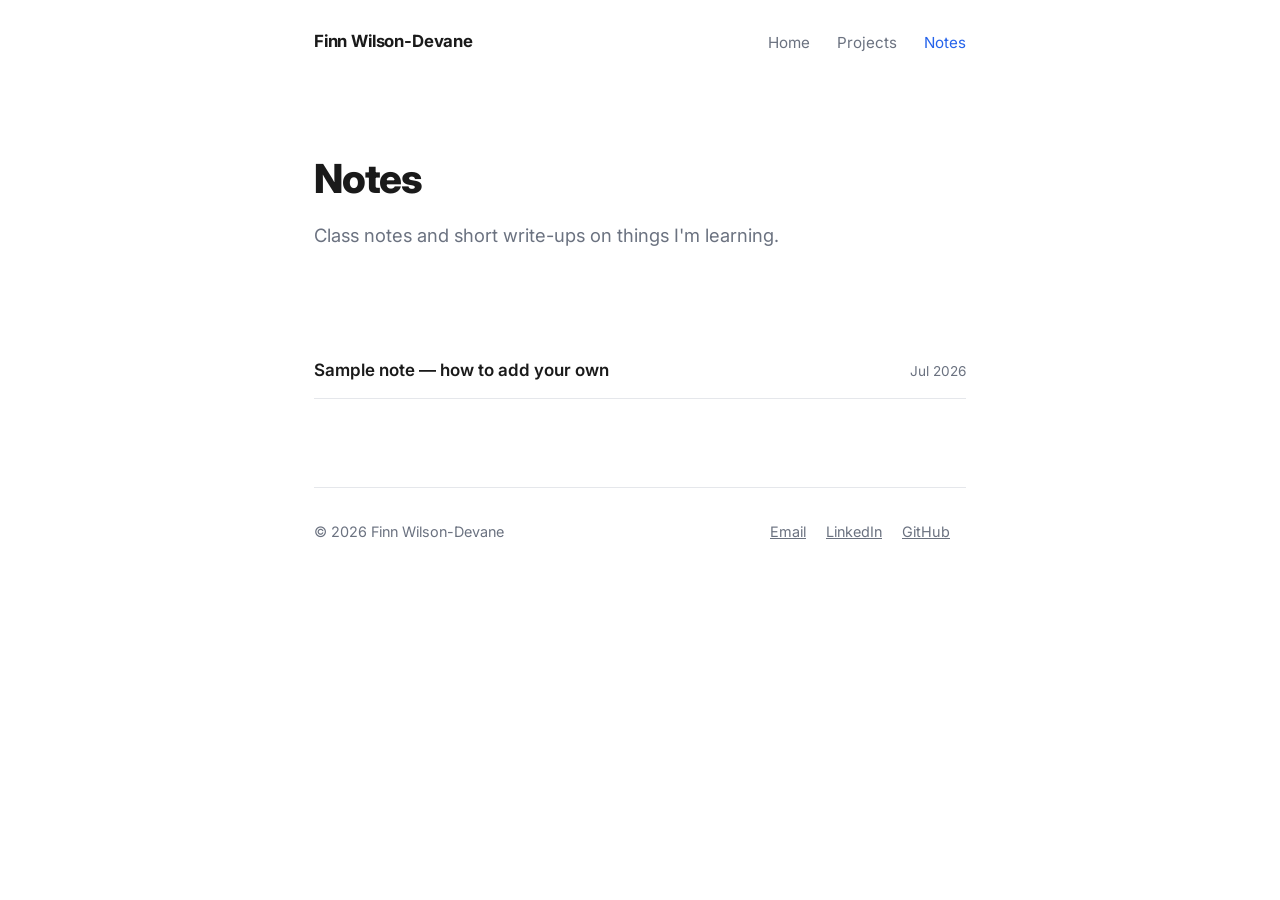
==== notes.html @ 58488502 "Initial personal site" ====
<!DOCTYPE html>
<html lang="en">
<head>
  <meta charset="UTF-8">
  <meta name="viewport" content="width=device-width, initial-scale=1.0">
  <title>Notes — Finn Wilson-Devane</title>
  <meta name="description" content="Class notes and write-ups by Finn Wilson-Devane.">
  <link rel="preconnect" href="https://fonts.googleapis.com">
  <link rel="preconnect" href="https://fonts.gstatic.com" crossorigin>
  <link href="https://fonts.googleapis.com/css2?family=Inter:wght@400;500;600;700;800&display=swap" rel="stylesheet">
  <link rel="stylesheet" href="css/style.css">
</head>
<body>
  <div class="container">

    <nav>
      <a class="brand" href="index.html">Finn Wilson-Devane</a>
      <div class="links">
        <a href="index.html">Home</a>
        <a href="projects.html">Projects</a>
        <a href="notes.html" class="active">Notes</a>
      </div>
    </nav>

    <section class="hero" style="padding-bottom: 24px;">
      <h1>Notes</h1>
      <p class="lede">
        Class notes and short write-ups on things I'm learning.
      </p>
    </section>

    <!-- ================= NOTE LIST =================
         EDIT ME: to publish a new note:
         1. Copy notes/sample-note.html to notes/your-note-title.html
         2. Edit its title, date, and content
         3. Add one <li> line below (newest at the top)
         4. Optionally add the same line to the "Recent notes" list on index.html -->
    <section>
      <ul class="note-list">
        <li>
          <a href="notes/sample-note.html">Sample note — how to add your own</a>
          <span class="date">Jul 2026</span>
        </li>
      </ul>
    </section>

    <footer>
      <div>© 2026 Finn Wilson-Devane</div>
      <div>
        <a href="mailto:finnwilsondevane@gmail.com">Email</a>
        <a href="https://www.linkedin.com/">LinkedIn</a>
        <a href="https://github.com/">GitHub</a>
      </div>
    </footer>

  </div>
</body>
</html>
---- css/style.css ----
/* ============================================================
   Finn Wilson-Devane — personal site stylesheet
   Clean & minimal. Edit the variables below to re-theme.
   ============================================================ */

:root {
  --bg: #ffffff;
  --text: #1a1a1a;
  --text-muted: #6b7280;
  --accent: #2563eb;
  --accent-soft: #eff4ff;
  --border: #e5e7eb;
  --card-bg: #fafafa;
  --max-width: 700px;
}

@media (prefers-color-scheme: dark) {
  :root {
    --bg: #111214;
    --text: #ececec;
    --text-muted: #9ca3af;
    --accent: #7aa2ff;
    --accent-soft: #1b2333;
    --border: #2a2c31;
    --card-bg: #191b1e;
  }
}

* { box-sizing: border-box; margin: 0; padding: 0; }

html { scroll-behavior: smooth; }

body {
  font-family: "Inter", -apple-system, BlinkMacSystemFont, "Segoe UI", Helvetica, Arial, sans-serif;
  background: var(--bg);
  color: var(--text);
  line-height: 1.65;
  font-size: 17px;
  -webkit-font-smoothing: antialiased;
}

.container {
  max-width: var(--max-width);
  margin: 0 auto;
  padding: 0 24px;
}

/* ---------- Navigation ---------- */
nav {
  padding: 28px 0;
  display: flex;
  align-items: center;
  justify-content: space-between;
}

nav .brand {
  font-weight: 700;
  text-decoration: none;
  color: var(--text);
  font-size: 1.05rem;
  letter-spacing: -0.01em;
}

nav .links a {
  text-decoration: none;
  color: var(--text-muted);
  margin-left: 22px;
  font-size: 0.95rem;
  transition: color 0.15s ease;
}

nav .links a:hover,
nav .links a.active {
  color: var(--accent);
}

/* ---------- Hero ---------- */
.hero {
  padding: 72px 0 56px;
}

.hero h1 {
  font-size: 2.5rem;
  font-weight: 800;
  letter-spacing: -0.03em;
  line-height: 1.15;
  margin-bottom: 18px;
}

.hero h1 .wave { display: inline-block; }

.hero p.lede {
  font-size: 1.15rem;
  color: var(--text-muted);
  max-width: 56ch;
  margin-bottom: 28px;
}

.hero .cta-row a {
  display: inline-block;
  margin-right: 12px;
  margin-bottom: 10px;
}

/* ---------- Buttons & links ---------- */
.btn {
  padding: 10px 20px;
  border-radius: 8px;
  text-decoration: none;
  font-weight: 600;
  font-size: 0.95rem;
  transition: opacity 0.15s ease;
}

.btn-primary {
  background: var(--accent);
  color: #fff;
}

.btn-secondary {
  border: 1px solid var(--border);
  color: var(--text);
}

.btn:hover { opacity: 0.85; }

a { color: var(--accent); }

/* ---------- Sections ---------- */
section { padding: 40px 0; }

h2.section-title {
  font-size: 1.35rem;
  font-weight: 700;
  letter-spacing: -0.02em;
  margin-bottom: 24px;
}

h2.section-title .see-all {
  font-size: 0.9rem;
  font-weight: 500;
  float: right;
  margin-top: 5px;
}

/* ---------- Cards (projects & notes) ---------- */
.card-grid {
  display: grid;
  grid-template-columns: 1fr 1fr;
  gap: 18px;
}

.card {
  border: 1px solid var(--border);
  background: var(--card-bg);
  border-radius: 12px;
  padding: 22px;
  transition: border-color 0.15s ease, transform 0.15s ease;
}

.card:hover {
  border-color: var(--accent);
  transform: translateY(-2px);
}

.card h3 {
  font-size: 1.05rem;
  font-weight: 700;
  margin-bottom: 8px;
  letter-spacing: -0.01em;
}

.card h3 a {
  color: var(--text);
  text-decoration: none;
}

.card h3 a:hover { color: var(--accent); }

.card p {
  font-size: 0.92rem;
  color: var(--text-muted);
  margin-bottom: 12px;
}

.tags span {
  display: inline-block;
  background: var(--accent-soft);
  color: var(--accent);
  font-size: 0.75rem;
  font-weight: 600;
  padding: 3px 10px;
  border-radius: 99px;
  margin-right: 6px;
  margin-top: 4px;
}

/* ---------- Note list ---------- */
.note-list { list-style: none; }

.note-list li {
  display: flex;
  align-items: baseline;
  justify-content: space-between;
  gap: 16px;
  padding: 14px 0;
  border-bottom: 1px solid var(--border);
}

.note-list li a {
  text-decoration: none;
  color: var(--text);
  font-weight: 600;
}

.note-list li a:hover { color: var(--accent); }

.note-list li .date {
  color: var(--text-muted);
  font-size: 0.85rem;
  white-space: nowrap;
}

/* ---------- Article (note pages) ---------- */
article.note {
  padding: 48px 0;
}

article.note h1 {
  font-size: 1.9rem;
  font-weight: 800;
  letter-spacing: -0.02em;
  margin-bottom: 8px;
}

article.note .meta {
  color: var(--text-muted);
  font-size: 0.9rem;
  margin-bottom: 32px;
}

article.note h2 {
  font-size: 1.25rem;
  margin: 32px 0 12px;
  letter-spacing: -0.01em;
}

article.note p { margin-bottom: 16px; }

article.note ul, article.note ol {
  margin: 0 0 16px 24px;
}

article.note code {
  font-family: "SF Mono", ui-monospace, Menlo, monospace;
  font-size: 0.85em;
  background: var(--accent-soft);
  padding: 2px 6px;
  border-radius: 5px;
}

article.note pre {
  background: var(--card-bg);
  border: 1px solid var(--border);
  border-radius: 10px;
  padding: 16px;
  overflow-x: auto;
  margin-bottom: 16px;
}

article.note pre code {
  background: none;
  padding: 0;
}

article.note blockquote {
  border-left: 3px solid var(--accent);
  padding-left: 16px;
  color: var(--text-muted);
  margin-bottom: 16px;
}

/* ---------- About ---------- */
.about-block p { margin-bottom: 14px; }

/* ---------- Footer ---------- */
footer {
  border-top: 1px solid var(--border);
  margin-top: 48px;
  padding: 32px 0 48px;
  color: var(--text-muted);
  font-size: 0.9rem;
  display: flex;
  justify-content: space-between;
  flex-wrap: wrap;
  gap: 12px;
}

footer a {
  color: var(--text-muted);
  margin-right: 16px;
}

footer a:hover { color: var(--accent); }

/* ---------- Mobile ---------- */
@media (max-width: 600px) {
  .hero { padding: 48px 0 36px; }
  .hero h1 { font-size: 1.9rem; }
  .card-grid { grid-template-columns: 1fr; }
  nav .links a { margin-left: 14px; }
}
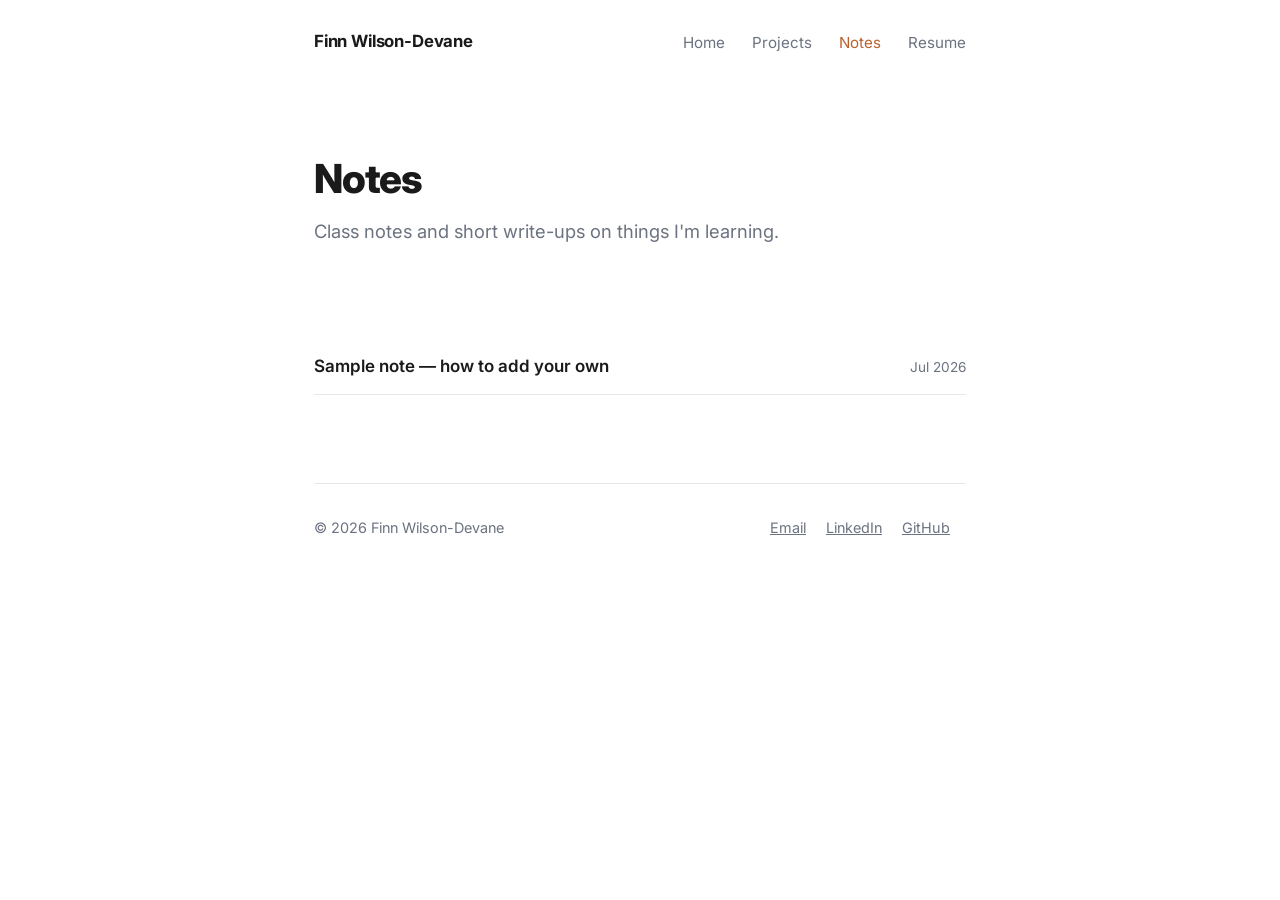
==== commit 9d5b3677: "Add placeholder resume and real LinkedIn/GitHub links - Resume link in nav on every page, pointing t" ====
--- a/notes.html
+++ b/notes.html
@@ -19,6 +19,7 @@
         <a href="index.html">Home</a>
         <a href="projects.html">Projects</a>
         <a href="notes.html" class="active">Notes</a>
+        <a href="assets/resume.pdf" target="_blank" rel="noopener">Resume</a>
       </div>
     </nav>
 
@@ -48,8 +49,8 @@
       <div>© 2026 Finn Wilson-Devane</div>
       <div>
         <a href="mailto:finnwilsondevane@gmail.com">Email</a>
-        <a href="https://www.linkedin.com/">LinkedIn</a>
-        <a href="https://github.com/">GitHub</a>
+        <a href="https://www.linkedin.com/in/finnwilsondevane">LinkedIn</a>
+        <a href="https://github.com/finnwilsondevane">GitHub</a>
       </div>
     </footer>
 
--- a/css/style.css
+++ b/css/style.css
@@ -7,11 +7,12 @@
   --bg: #ffffff;
   --text: #1a1a1a;
   --text-muted: #6b7280;
-  --accent: #2563eb;
-  --accent-soft: #eff4ff;
+  --accent: #b8622f;
+  --accent-soft: #fbece0;
   --border: #e5e7eb;
   --card-bg: #fafafa;
   --max-width: 700px;
+  --font-serif: "Fraunces", Georgia, "Times New Roman", serif;
 }
 
 @media (prefers-color-scheme: dark) {
@@ -19,8 +20,8 @@
     --bg: #111214;
     --text: #ececec;
     --text-muted: #9ca3af;
-    --accent: #7aa2ff;
-    --accent-soft: #1b2333;
+    --accent: #e8a06b;
+    --accent-soft: #2b2015;
     --border: #2a2c31;
     --card-bg: #191b1e;
   }
@@ -74,7 +75,7 @@
   color: var(--accent);
 }
 
-/* ---------- Hero ---------- */
+/* ---------- Hero (plain text header, used on Projects/Notes pages) ---------- */
 .hero {
   padding: 72px 0 56px;
 }
@@ -84,7 +85,7 @@
   font-weight: 800;
   letter-spacing: -0.03em;
   line-height: 1.15;
-  margin-bottom: 18px;
+  margin-bottom: 14px;
 }
 
 .hero h1 .wave { display: inline-block; }
@@ -100,6 +101,171 @@
   display: inline-block;
   margin-right: 12px;
   margin-bottom: 10px;
+}
+
+/* ---------- Scenic hero (homepage only) ---------- */
+.hero-scenic {
+  position: relative;
+  width: 100%;
+  min-height: 560px;
+  display: flex;
+  flex-direction: column;
+  justify-content: flex-end;
+  color: #fdf6ee;
+}
+
+.hero-bg-wrap {
+  position: absolute;
+  inset: 0;
+  overflow: hidden;
+}
+
+.hero-bg {
+  position: absolute;
+  inset: 0;
+  width: 100%;
+  height: 100%;
+  display: block;
+}
+
+.hero-overlay {
+  position: absolute;
+  inset: 0;
+  background: linear-gradient(180deg, rgba(10, 14, 20, 0.1) 0%, rgba(10, 14, 20, 0.05) 45%, rgba(10, 14, 20, 0.85) 100%);
+}
+
+/* Bridges the hero's dark tones into the page background so it fades
+   instead of cutting straight to black/white. */
+.hero-fade {
+  width: 100%;
+  height: 160px;
+  background: linear-gradient(180deg, #1b2330 0%, var(--bg) 100%);
+}
+
+.hero-content {
+  position: relative;
+  z-index: 2;
+  padding-top: 90px;
+  padding-bottom: 88px;
+}
+
+.hero-badge {
+  display: inline-flex;
+  align-items: center;
+  gap: 8px;
+  background: rgba(10, 14, 20, 0.4);
+  border: 1px solid rgba(255, 255, 255, 0.25);
+  backdrop-filter: blur(6px);
+  padding: 6px 14px;
+  border-radius: 99px;
+  font-size: 0.82rem;
+  font-weight: 500;
+  margin-bottom: 22px;
+}
+
+.hero-badge .dot {
+  width: 6px;
+  height: 6px;
+  border-radius: 50%;
+  background: #7fd8a4;
+  flex-shrink: 0;
+}
+
+.hero-serif-title {
+  font-family: var(--font-serif);
+  font-size: 3.2rem;
+  font-weight: 600;
+  letter-spacing: -0.02em;
+  line-height: 1.1;
+  margin-bottom: 18px;
+}
+
+.hero-subtitle {
+  font-size: 1.1rem;
+  max-width: 46ch;
+  color: rgba(253, 246, 238, 0.85);
+  margin-bottom: 30px;
+}
+
+.hero-cta a {
+  display: inline-block;
+  margin-right: 12px;
+  margin-bottom: 10px;
+  border-radius: 99px;
+}
+
+.hero-cta .btn-primary {
+  background: #fdf6ee;
+  color: #201a12;
+}
+
+.hero-cta .btn-secondary {
+  border-color: rgba(255, 255, 255, 0.4);
+  color: #fdf6ee;
+}
+
+.hero-avatar-card {
+  position: absolute;
+  left: 50%;
+  bottom: 0;
+  transform: translate(-50%, 50%);
+  z-index: 3;
+  display: flex;
+  align-items: center;
+  gap: 14px;
+  background: var(--card-bg);
+  border: 1px solid var(--border);
+  border-radius: 16px;
+  padding: 12px 20px 12px 12px;
+  box-shadow: 0 12px 30px rgba(0, 0, 0, 0.18);
+  white-space: nowrap;
+}
+
+.hero-avatar-card .avatar-placeholder,
+.hero-avatar-card .avatar-img {
+  width: 48px;
+  height: 48px;
+  font-size: 1.1rem;
+  border-width: 2px;
+}
+
+.hero-avatar-card strong {
+  display: block;
+  font-size: 0.92rem;
+  color: var(--text);
+}
+
+.hero-avatar-card span {
+  display: block;
+  font-size: 0.8rem;
+  color: var(--text-muted);
+}
+
+.post-hero { padding-top: 64px; }
+
+/* ---------- Avatar ---------- */
+.avatar-placeholder,
+.avatar-img {
+  width: 160px;
+  height: 160px;
+  border-radius: 50%;
+  border: 4px solid var(--card-bg);
+}
+
+.avatar-placeholder {
+  display: flex;
+  align-items: center;
+  justify-content: center;
+  background: linear-gradient(135deg, var(--accent), #e8a06b);
+  color: #fff;
+  font-size: 2.4rem;
+  font-weight: 800;
+  letter-spacing: -0.02em;
+}
+
+.avatar-img {
+  object-fit: cover;
+  display: block;
 }
 
 /* ---------- Buttons & links ---------- */
@@ -309,4 +475,15 @@
   .hero h1 { font-size: 1.9rem; }
   .card-grid { grid-template-columns: 1fr; }
   nav .links a { margin-left: 14px; }
-}
+
+  .hero-scenic { min-height: 460px; }
+  .hero-content { padding-top: 56px; padding-bottom: 68px; }
+  .hero-serif-title { font-size: 2.2rem; }
+  .hero-subtitle { font-size: 1rem; }
+  .hero-avatar-card { padding: 10px 16px 10px 10px; gap: 10px; }
+  .hero-avatar-card .avatar-placeholder,
+  .hero-avatar-card .avatar-img { width: 40px; height: 40px; font-size: 0.95rem; }
+  .hero-avatar-card strong { font-size: 0.85rem; }
+  .hero-avatar-card span { font-size: 0.72rem; }
+  .post-hero { padding-top: 56px; }
+}
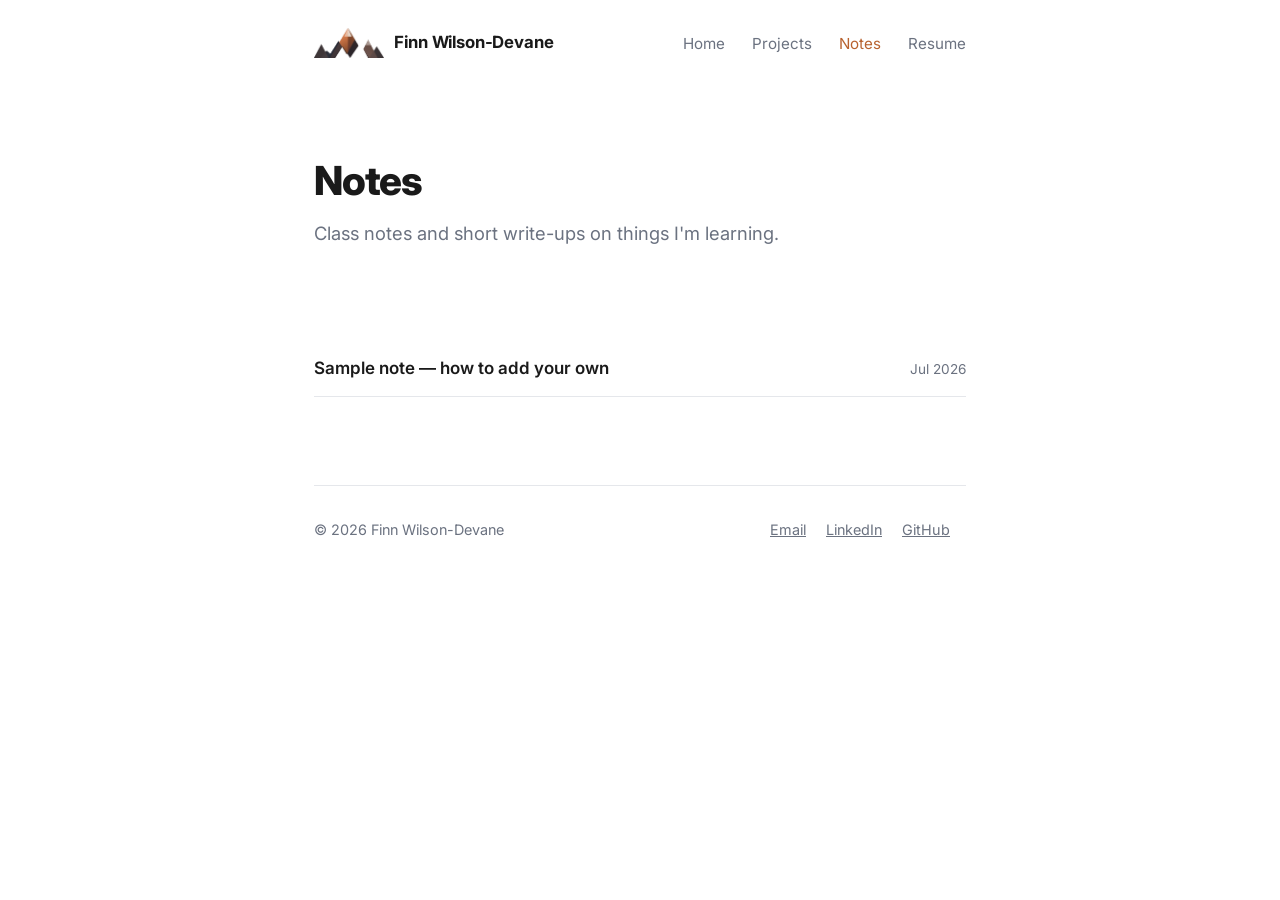
==== commit a2eb1b3a: "Add logo mark to nav, drop hero badge - Cropped/keyed transparent PNG of the mountain logo, placed l" ====
--- a/notes.html
+++ b/notes.html
@@ -5,6 +5,20 @@
   <meta name="viewport" content="width=device-width, initial-scale=1.0">
   <title>Notes — Finn Wilson-Devane</title>
   <meta name="description" content="Class notes and write-ups by Finn Wilson-Devane.">
+
+  <!-- Open Graph / Twitter Card — controls the preview card when this link is shared -->
+  <meta property="og:type" content="website">
+  <meta property="og:url" content="https://finnwilsondevane.github.io/notes.html">
+  <meta property="og:title" content="Notes — Finn Wilson-Devane">
+  <meta property="og:description" content="Class notes and write-ups by Finn Wilson-Devane.">
+  <meta property="og:image" content="https://finnwilsondevane.github.io/assets/og-image.png">
+  <meta property="og:image:width" content="1200">
+  <meta property="og:image:height" content="630">
+  <meta name="twitter:card" content="summary_large_image">
+  <meta name="twitter:title" content="Notes — Finn Wilson-Devane">
+  <meta name="twitter:description" content="Class notes and write-ups by Finn Wilson-Devane.">
+  <meta name="twitter:image" content="https://finnwilsondevane.github.io/assets/og-image.png">
+
   <link rel="preconnect" href="https://fonts.googleapis.com">
   <link rel="preconnect" href="https://fonts.gstatic.com" crossorigin>
   <link href="https://fonts.googleapis.com/css2?family=Inter:wght@400;500;600;700;800&display=swap" rel="stylesheet">
@@ -14,7 +28,7 @@
   <div class="container">
 
     <nav>
-      <a class="brand" href="index.html">Finn Wilson-Devane</a>
+      <a class="brand" href="index.html"><img src="assets/logo.png" alt="">Finn Wilson-Devane</a>
       <div class="links">
         <a href="index.html">Home</a>
         <a href="projects.html">Projects</a>
--- a/css/style.css
+++ b/css/style.css
@@ -55,11 +55,20 @@
 }
 
 nav .brand {
+  display: flex;
+  align-items: center;
+  gap: 10px;
   font-weight: 700;
   text-decoration: none;
   color: var(--text);
   font-size: 1.05rem;
   letter-spacing: -0.01em;
+}
+
+nav .brand img {
+  height: 30px;
+  width: auto;
+  display: block;
 }
 
 nav .links a {
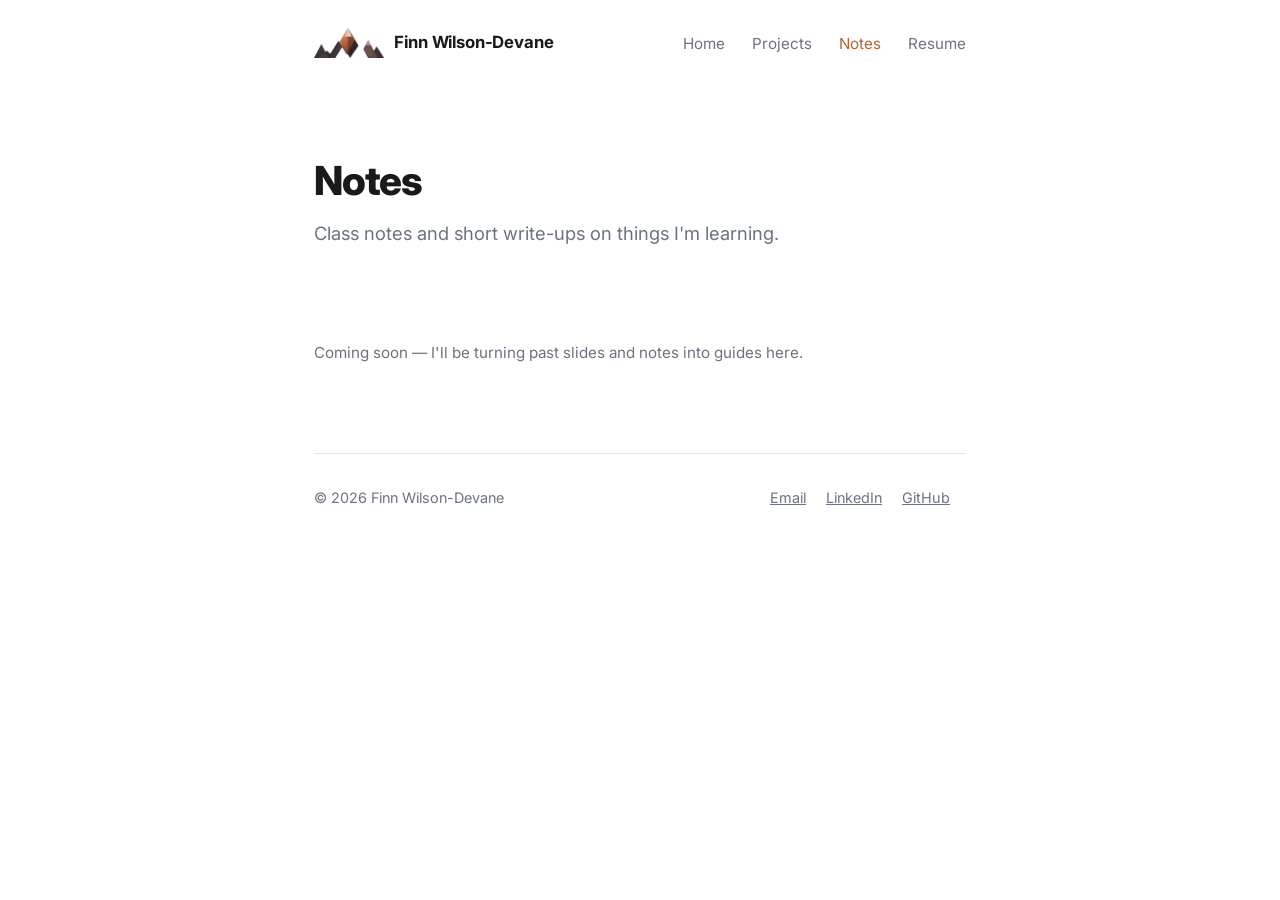
==== commit 69c5b629: "Remove sample note from view, add 'more coming soon' to hero - Recent notes / full Notes page now sh" ====
--- a/notes.html
+++ b/notes.html
@@ -5,6 +5,12 @@
   <meta name="viewport" content="width=device-width, initial-scale=1.0">
   <title>Notes — Finn Wilson-Devane</title>
   <meta name="description" content="Class notes and write-ups by Finn Wilson-Devane.">
+
+  <link rel="icon" href="assets/favicon.ico" sizes="any">
+  <link rel="icon" type="image/png" sizes="32x32" href="assets/favicon-32x32.png">
+  <link rel="icon" type="image/png" sizes="16x16" href="assets/favicon-16x16.png">
+  <link rel="icon" type="image/png" sizes="192x192" href="assets/favicon-192x192.png">
+  <link rel="apple-touch-icon" href="assets/apple-touch-icon.png">
 
   <!-- Open Graph / Twitter Card — controls the preview card when this link is shared -->
   <meta property="og:type" content="website">
@@ -48,15 +54,17 @@
          EDIT ME: to publish a new note:
          1. Copy notes/sample-note.html to notes/your-note-title.html
          2. Edit its title, date, and content
-         3. Add one <li> line below (newest at the top)
-         4. Optionally add the same line to the "Recent notes" list on index.html -->
+         3. Replace the <p class="empty-state"> below with a <ul class="note-list">
+            and one <li> per note (newest at the top):
+              <ul class="note-list">
+                <li>
+                  <a href="notes/your-note-title.html">Note title</a>
+                  <span class="date">Month Year</span>
+                </li>
+              </ul>
+         4. Optionally add the same <li> to the "Recent notes" list on index.html -->
     <section>
-      <ul class="note-list">
-        <li>
-          <a href="notes/sample-note.html">Sample note — how to add your own</a>
-          <span class="date">Jul 2026</span>
-        </li>
-      </ul>
+      <p class="empty-state">Coming soon — I'll be turning past slides and notes into guides here.</p>
     </section>
 
     <footer>
--- a/css/style.css
+++ b/css/style.css
@@ -390,6 +390,11 @@
 
 .note-list li a:hover { color: var(--accent); }
 
+.empty-state {
+  color: var(--text-muted);
+  font-size: 0.95rem;
+}
+
 .note-list li .date {
   color: var(--text-muted);
   font-size: 0.85rem;
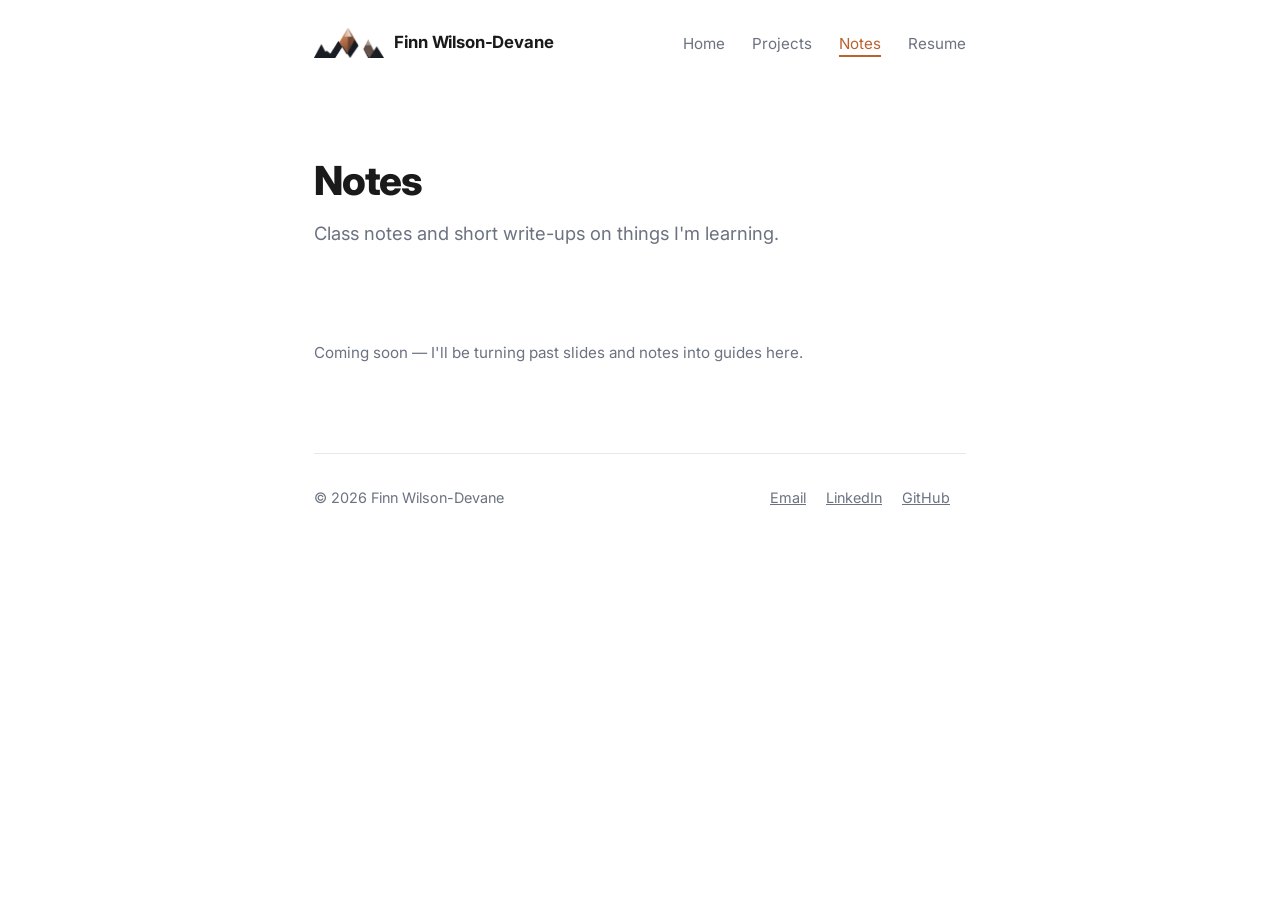
==== commit f3acbb36: "Add subtle site-wide animations - Scroll-reveal: sections/cards fade+rise into place on first view  " ====
--- a/notes.html
+++ b/notes.html
@@ -63,7 +63,7 @@
                 </li>
               </ul>
          4. Optionally add the same <li> to the "Recent notes" list on index.html -->
-    <section>
+    <section class="reveal">
       <p class="empty-state">Coming soon — I'll be turning past slides and notes into guides here.</p>
     </section>
 
@@ -77,5 +77,7 @@
     </footer>
 
   </div>
+
+  <script src="js/animations.js" defer></script>
 </body>
 </html>
--- a/css/style.css
+++ b/css/style.css
@@ -29,7 +29,12 @@
 
 * { box-sizing: border-box; margin: 0; padding: 0; }
 
-html { scroll-behavior: smooth; }
+@media (prefers-reduced-motion: reduce) {
+  *, *::before, *::after {
+    animation-duration: 0.001ms !important;
+    transition-duration: 0.001ms !important;
+  }
+}
 
 body {
   font-family: "Inter", -apple-system, BlinkMacSystemFont, "Segoe UI", Helvetica, Arial, sans-serif;
@@ -72,6 +77,7 @@
 }
 
 nav .links a {
+  position: relative;
   text-decoration: none;
   color: var(--text-muted);
   margin-left: 22px;
@@ -79,9 +85,27 @@
   transition: color 0.15s ease;
 }
 
+nav .links a::after {
+  content: "";
+  position: absolute;
+  left: 0;
+  right: 0;
+  bottom: -4px;
+  height: 2px;
+  background: var(--accent);
+  transform: scaleX(0);
+  transform-origin: left;
+  transition: transform 0.25s ease;
+}
+
 nav .links a:hover,
 nav .links a.active {
   color: var(--accent);
+}
+
+nav .links a:hover::after,
+nav .links a.active::after {
+  transform: scaleX(1);
 }
 
 /* ---------- Hero (plain text header, used on Projects/Notes pages) ---------- */
@@ -144,11 +168,26 @@
 }
 
 /* Bridges the hero's dark tones into the page background so it fades
-   instead of cutting straight to black/white. */
+   instead of cutting straight to black/white. Uses an eased alpha curve
+   over the real --bg color rather than interpolating raw hex values —
+   a straight navy-to-white lerp leaves a muddy grey plateau in light mode. */
 .hero-fade {
   width: 100%;
   height: 160px;
-  background: linear-gradient(180deg, #1b2330 0%, var(--bg) 100%);
+  background: var(--bg);
+  position: relative;
+}
+
+.hero-fade::before {
+  content: "";
+  position: absolute;
+  inset: 0;
+  background: linear-gradient(180deg,
+    rgba(27, 35, 48, 0.95) 0%,
+    rgba(27, 35, 48, 0.6) 35%,
+    rgba(27, 35, 48, 0.22) 65%,
+    rgba(27, 35, 48, 0) 100%
+  );
 }
 
 .hero-content {
@@ -284,7 +323,7 @@
   text-decoration: none;
   font-weight: 600;
   font-size: 0.95rem;
-  transition: opacity 0.15s ease;
+  transition: opacity 0.15s ease, transform 0.15s ease, box-shadow 0.15s ease;
 }
 
 .btn-primary {
@@ -297,7 +336,11 @@
   color: var(--text);
 }
 
-.btn:hover { opacity: 0.85; }
+.btn:hover {
+  opacity: 0.9;
+  transform: translateY(-1px);
+  box-shadow: 0 6px 16px rgba(0, 0, 0, 0.12);
+}
 
 a { color: var(--accent); }
 
@@ -330,12 +373,13 @@
   background: var(--card-bg);
   border-radius: 12px;
   padding: 22px;
-  transition: border-color 0.15s ease, transform 0.15s ease;
+  transition: border-color 0.15s ease, transform 0.15s ease, box-shadow 0.15s ease;
 }
 
 .card:hover {
   border-color: var(--accent);
   transform: translateY(-2px);
+  box-shadow: 0 10px 24px rgba(0, 0, 0, 0.08);
 }
 
 .card h3 {
@@ -483,6 +527,18 @@
 
 footer a:hover { color: var(--accent); }
 
+/* ---------- Scroll reveal ---------- */
+.reveal {
+  opacity: 0;
+  transform: translateY(18px);
+  transition: opacity 0.6s ease, transform 0.6s ease;
+}
+
+.reveal.is-visible {
+  opacity: 1;
+  transform: translateY(0);
+}
+
 /* ---------- Mobile ---------- */
 @media (max-width: 600px) {
   .hero { padding: 48px 0 36px; }
